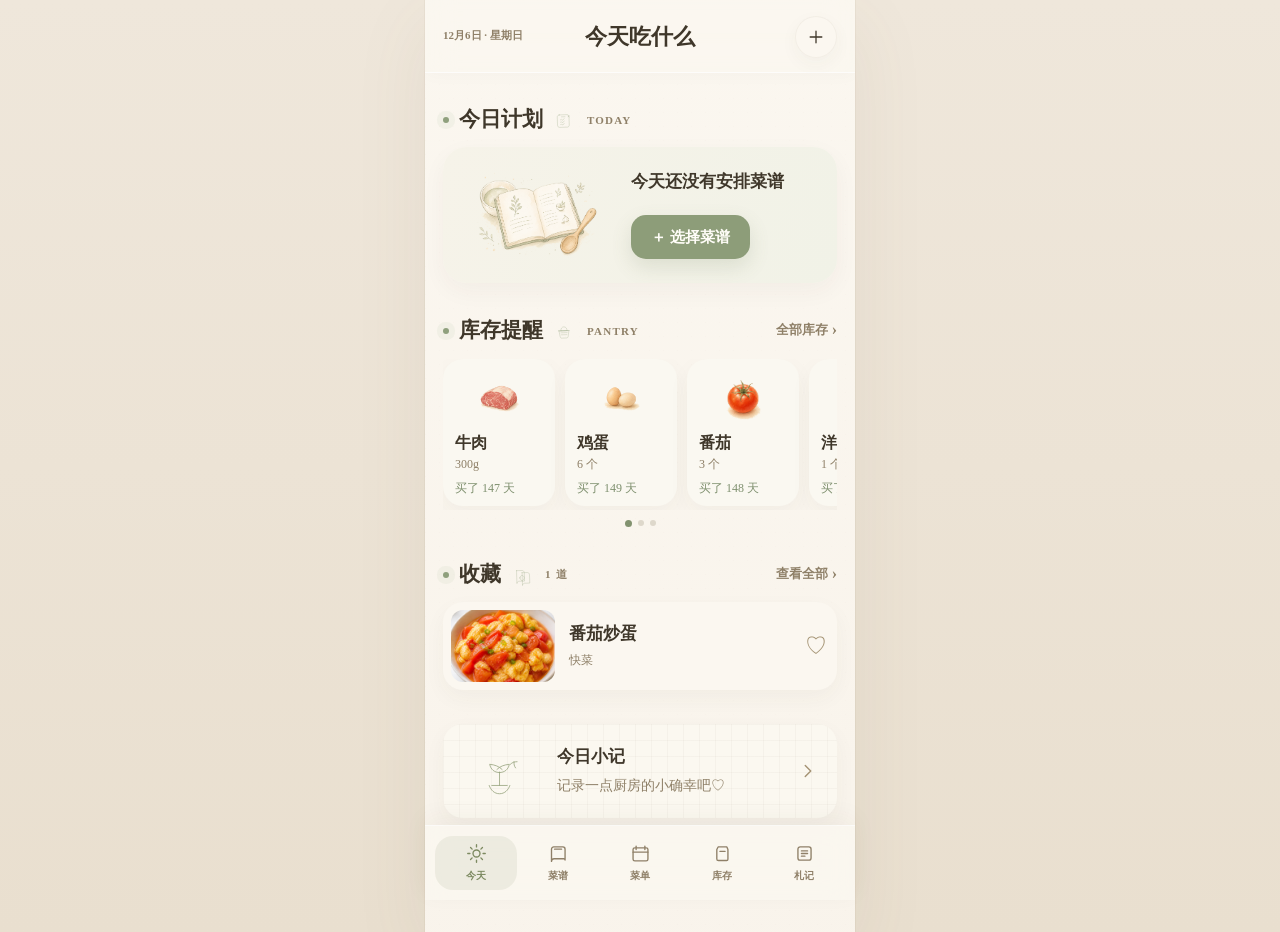
==== outputs/index.html @ d05ae338 "Add pantry ingredient illustrations" ====
<!doctype html>
<html lang="zh-CN">
  <head>
    <meta charset="utf-8" />
    <meta name="viewport" content="width=device-width, initial-scale=1, viewport-fit=cover" />
    <title>AI 家庭菜单</title>
    <meta name="theme-color" content="#f3ece1" />
    <meta name="apple-mobile-web-app-capable" content="yes" />
    <meta name="apple-mobile-web-app-status-bar-style" content="default" />
    <meta name="mobile-web-app-capable" content="yes" />
    <link rel="manifest" href="/manifest.webmanifest" />
    <link rel="icon" href="data:image/svg+xml,%3Csvg xmlns='http://www.w3.org/2000/svg' viewBox='0 0 64 64'%3E%3Ctext y='52' font-size='52'%3E%F0%9F%8D%B3%3C/text%3E%3C/svg%3E" />
    <link rel="apple-touch-icon" href="/pwa-icon.svg" />
    <link rel="stylesheet" href="./styles.css?v=20260727o" />
  </head>
  <body>
    <main class="app-shell">
      <header class="topbar">
        <div class="topbar-left">
          <p class="eyebrow" id="todayText">今天</p>
        </div>
        <div class="topbar-center">
          <h1 id="pageTitle">今天在厨房</h1>
        </div>
        <div class="topbar-right">
          <button class="icon-btn" id="addRecipeTop" aria-label="新增菜谱"></button>
        </div>
      </header>

      <section id="view" class="view"></section>

      <nav class="tabbar" aria-label="底部导航">
        <button class="tab active" data-tab="today" data-icon="sun"><small>今天</small></button>
        <button class="tab" data-tab="recipes" data-icon="book"><small>菜谱</small></button>
        <button class="tab" data-tab="plan" data-icon="calendar"><small>菜单</small></button>
        <button class="tab" data-tab="stock" data-icon="pantry"><small>库存</small></button>
        <button class="tab" data-tab="journal" data-icon="note"><small>札记</small></button>
      </nav>
    </main>

    <div class="sheet" id="sheet" aria-hidden="true">
      <div class="sheet-panel">
        <div class="sheet-handle"></div>
        <div id="sheetContent"></div>
      </div>
    </div>

    <script src="./app.js?v=20260727o"></script>
  </body>
</html>
---- outputs/styles.css ----
:root {
  color-scheme: light;
  --bg: #f3ece1;
  --paper: #fbf7f0;
  --paper-2: #f6efdf;
  --ink: #3f372a;
  --muted: #8f8068;
  --line: rgba(143, 128, 104, 0.16);
  --accent: #97a47f;
  --accent-2: #d5a178;
  --shadow: 0 8px 22px rgba(74, 60, 43, 0.045);
  --shadow-lift: 0 1px 1px rgba(255, 255, 255, 0.55), 0 10px 30px rgba(74, 60, 43, 0.05);
  --shadow-card: 0 8px 24px rgba(58, 50, 38, 0.045);
  font-family: "Klee One", "Yomogi", "Hannotate SC", "KaiTi", "STKaiti", cursive;
}

* {
  box-sizing: border-box;
}

html {
  background: radial-gradient(circle at top, #f8f3ea 0, #f3ece1 52%, #efe6d9 100%);
  overflow-x: hidden;
}

body {
  margin: 0;
  min-height: 100vh;
  background: radial-gradient(circle at top, #f8f3ea 0, #f3ece1 52%, #efe6d9 100%);
  color: var(--ink);
  letter-spacing: 0;
  font-family: inherit;
  text-rendering: optimizeLegibility;
  -webkit-font-smoothing: antialiased;
  overflow-x: hidden;
}

button,
input,
textarea,
select {
  font: inherit;
}

button {
  -webkit-tap-highlight-color: transparent;
}

svg {
  display: block;
  width: 1em;
  height: 1em;
  fill: none;
  stroke: currentColor;
  stroke-width: 1.55;
  stroke-linecap: round;
  stroke-linejoin: round;
}

.app-shell {
  width: 100%;
  min-height: 100vh;
  max-width: 430px;
  margin: 0 auto;
  background: linear-gradient(180deg, rgba(251, 247, 240, 0.98) 0%, rgba(249, 244, 236, 0.98) 100%);
  overflow: hidden;
  position: relative;
}

.app-shell::before {
  content: "";
  position: absolute;
  inset: 0;
  pointer-events: none;
  background-image:
    radial-gradient(rgba(108, 93, 70, 0.08) 0.6px, transparent 0.6px),
    radial-gradient(rgba(255, 255, 255, 0.22) 0.7px, transparent 0.7px),
    linear-gradient(135deg, rgba(108, 93, 70, 0.05) 0 1px, transparent 1px);
  background-size: 28px 28px, 34px 34px, 14px 14px;
  background-position: 0 0, 13px 9px, 0 0;
  opacity: 0.24;
  mix-blend-mode: multiply;
}

.app-shell > * {
  position: relative;
  z-index: 1;
}

.topbar {
  position: sticky;
  top: 0;
  z-index: 20;
  display: grid;
  grid-template-columns: 1fr auto 1fr;
  align-items: center;
  gap: 12px;
  padding: calc(16px + env(safe-area-inset-top)) 18px 14px;
  background: rgba(251, 247, 240, 0.82);
  backdrop-filter: blur(14px);
  box-shadow: 0 1px 0 rgba(255, 255, 255, 0.75), 0 1px 18px rgba(74, 60, 43, 0.03);
}

.topbar-left {
  justify-self: start;
}

.topbar-center {
  justify-self: center;
  text-align: center;
}

.topbar-right {
  justify-self: end;
  display: flex;
  align-items: center;
  justify-content: flex-end;
}

.eyebrow {
  margin: 0 0 4px;
  color: var(--muted);
  font-size: 11px;
  font-weight: 700;
  letter-spacing: 0;
}

h1,
h2,
h3,
.section-head h2,
.journal-title,
.journal-note h2,
.plan-label,
.tag,
.pill-btn,
.primary-btn,
.ghost-btn,
.icon-btn,
.icon-ghost-btn,
.tab small {
  font-family: inherit;
  letter-spacing: 0;
}

h1,
h2,
h3,
p {
  margin-top: 0;
}

h1 {
  margin-bottom: 0;
  font-size: 22px;
  line-height: 1.25;
  font-weight: 700;
  text-wrap: balance;
}

h2 {
  margin-bottom: 12px;
  font-size: 17px;
  line-height: 1.3;
  font-weight: 700;
  text-wrap: balance;
}

h3 {
  margin-bottom: 6px;
  font-size: 15px;
  line-height: 1.3;
  font-weight: 700;
  text-wrap: balance;
}

.view {
  min-height: calc(100vh - 76px);
  overflow-y: auto;
  overflow-x: hidden;
  padding: 16px 18px calc(110px + env(safe-area-inset-bottom));
  scroll-behavior: smooth;
}

.section {
  margin-top: 28px;
}

.section:first-child {
  margin-top: 18px;
}

.section-head {
  display: flex;
  align-items: baseline;
  justify-content: space-between;
  gap: 12px;
  margin-bottom: 14px;
}

.section-head h2 {
  margin-bottom: 0;
}

.section-title {
  display: inline-flex;
  align-items: center;
  gap: 8px;
  margin-bottom: 0;
}

.section-accent {
  display: inline-grid;
  place-items: center;
  width: 22px;
  height: 22px;
  color: #8ea17a;
  opacity: 0.9;
  transform: translateY(1px) rotate(-2deg);
  flex: none;
}

.section-accent svg {
  width: 100%;
  height: 100%;
}

.muted {
  color: var(--muted);
  font-size: 12px;
  line-height: 1.6;
}

.card {
  border-radius: 26px;
  background: linear-gradient(180deg, rgba(252, 249, 242, 0.98) 0%, rgba(249, 243, 234, 0.98) 100%);
  border: 0;
  box-shadow: var(--shadow-lift);
  transition: transform 180ms ease, box-shadow 180ms ease, background-color 180ms ease;
}

.paper-card {
  padding: 18px;
}

.journal-hero {
  display: grid;
  grid-template-columns: minmax(0, 1fr) 92px;
  gap: 14px;
  align-items: center;
  padding: 22px;
  min-height: 166px;
}

.journal-hero-copy,
.journal-note-copy {
  min-width: 0;
}

.doodle-panel {
  display: grid;
  place-items: center;
  gap: 6px;
  width: 92px;
  height: 92px;
  justify-self: end;
  padding: 12px;
  border-radius: 26px;
  background: rgba(154, 166, 125, 0.1);
  color: #7d8a61;
  box-shadow: inset 0 0 0 1px rgba(137, 122, 100, 0.05);
  transform: rotate(-3deg);
}

.doodle-panel svg {
  width: 56px;
  height: 56px;
}

.doodle-panel span {
  font-size: 11px;
  line-height: 1;
  font-weight: 700;
  color: var(--muted);
}

.doodle-panel svg path,
.doodle-panel svg circle,
.doodle-panel svg rect {
  fill: none;
  stroke: currentColor;
  stroke-width: 1.5;
  stroke-linecap: round;
  stroke-linejoin: round;
}

.journal-date {
  margin: 0 0 18px;
  color: var(--muted);
  font-size: 11px;
}

.journal-title {
  margin: 0 0 10px;
  font-size: 24px;
  line-height: 1.24;
  font-weight: 700;
}

.journal-lead {
  margin: 0;
  color: var(--ink);
  font-size: 14px;
  line-height: 1.85;
}

.journal-stack,
.paper-list,
.stock-list,
.plan-list,
.shopping-list,
.history-list {
  display: grid;
  gap: 12px;
}

.plan-card {
  display: grid;
  grid-template-columns: 104px minmax(0, 1fr);
  gap: 14px;
  overflow: hidden;
  cursor: pointer;
}

.plan-card-image,
.recent-card-image,
.detail-cover,
.recipe-thumb,
.image-preview,
.image-preview-image,
.recipe-thumb-image,
.detail-cover-image {
  overflow: hidden;
  background: var(--paper-2);
}

.plan-card-image {
  aspect-ratio: 1 / 1;
  border-radius: 22px;
  overflow: hidden;
}

.plan-card-media {
  display: block;
  width: 100%;
  height: 100%;
  object-fit: cover;
}

.plan-card-body {
  min-width: 0;
  padding: 5px 0;
}

.plan-label {
  margin: 0 0 6px;
  color: var(--muted);
  font-size: 11px;
  font-weight: 700;
}

.plan-card-body h3 {
  margin: 0 0 5px;
}

.plan-card-body .muted {
  font-size: 11px;
}

.journal-row {
  display: grid;
  grid-template-columns: 22px minmax(0, 1fr) auto;
  gap: 12px;
  align-items: center;
  padding: 15px 16px;
  cursor: pointer;
}

.journal-row-icon {
  color: var(--muted);
}

.journal-row-main strong,
.recent-card-main strong,
.list-main strong {
  display: block;
  margin-bottom: 4px;
  font-size: 15px;
  font-weight: 700;
}

.journal-row-main span,
.recent-card-main span,
.list-main span,
.recipe-meta {
  color: var(--muted);
  font-size: 12px;
  line-height: 1.6;
}

.journal-row-meta {
  color: var(--muted);
  font-size: 11px;
  white-space: nowrap;
}

.recent-card {
  display: grid;
  grid-template-columns: 88px minmax(0, 1fr);
  gap: 12px;
  align-items: center;
  padding: 14px;
  cursor: pointer;
}

.recent-card-image {
  aspect-ratio: 1 / 1;
  border-radius: 22px;
}

.recent-card-main {
  min-width: 0;
}

.recipe-grid {
  display: grid;
  gap: 14px;
}

.recipe-grid-home {
  grid-template-columns: repeat(2, minmax(0, 1fr));
  gap: 10px;
}

.recipe-grid-list {
  grid-template-columns: 1fr;
}

.recipe-card {
  overflow: hidden;
  cursor: pointer;
}

.recipe-card-list {
  display: grid;
  grid-template-columns: 108px minmax(0, 1fr);
  gap: 14px;
  align-items: center;
  padding: 14px;
}

.recipe-card-compact {
  display: grid;
  grid-template-columns: 1fr;
  gap: 0;
}

.recipe-card-compact .recipe-thumb {
  aspect-ratio: 4 / 3;
  border-radius: 18px;
}

.recipe-card-compact .recipe-body {
  padding: 8px 10px 9px;
}

.recipe-card-compact h3 {
  margin: 0;
  font-size: 16px;
  line-height: 1.35;
  text-align: center;
  white-space: nowrap;
  overflow: hidden;
  text-overflow: ellipsis;
}

.recipe-card-compact .tag-row,
.recipe-card-compact .recipe-meta {
  display: none;
}

.recipe-thumb {
  aspect-ratio: 4 / 3;
  border-radius: 22px;
}

.recipe-thumb-image,
.detail-cover-image,
.image-preview-image,
.favorite-image {
  display: block;
  width: 100%;
  height: 100%;
  object-fit: cover;
}

.recipe-body {
  min-width: 0;
}

.tag-row {
  display: flex;
  align-items: center;
  gap: 6px;
  flex-wrap: wrap;
}

.tag {
  display: inline-flex;
  align-items: center;
  min-height: 24px;
  padding: 0 8px;
  border-radius: 999px;
  background: rgba(154, 166, 125, 0.1);
  color: #7d8a61;
  font-size: 11px;
  font-weight: 700;
}

.tag.slow {
  background: rgba(209, 154, 114, 0.1);
  color: #a56f4e;
}

.tag.blue {
  background: rgba(160, 167, 173, 0.1);
  color: #6e757b;
}

.search {
  width: 100%;
  height: 46px;
  padding: 0 14px;
  border: 0;
  border-radius: 20px;
  background: rgba(251, 247, 240, 0.95);
  outline: 0;
  box-shadow: inset 0 0 0 1px rgba(143, 128, 104, 0.08), var(--shadow);
}

.search-section {
  margin-bottom: 18px;
}

.detail-top {
  padding-top: 6px;
}

.detail-head {
  display: flex;
  align-items: center;
  justify-content: space-between;
  gap: 10px;
  margin-bottom: 12px;
}

.icon-btn,
.icon-ghost-btn {
  display: inline-grid;
  place-items: center;
  width: 42px;
  height: 42px;
  border-radius: 50%;
  border: 0;
  background: rgba(251, 247, 240, 0.96);
  color: var(--ink);
  box-shadow: inset 0 0 0 1px rgba(143, 128, 104, 0.08), 0 6px 18px rgba(74, 60, 43, 0.045);
}

.icon-btn svg,
.icon-ghost-btn svg {
  width: 20px;
  height: 20px;
}

.detail-cover {
  aspect-ratio: 4 / 3;
  border-radius: 26px;
}

.detail-title {
  display: grid;
  gap: 8px;
  margin-top: 14px;
}

.detail-title h2 {
  margin: 0;
  font-size: 20px;
}

.plain-list {
  margin: 0;
  padding-left: 18px;
  line-height: 1.85;
}

.step-list {
  display: grid;
  gap: 12px;
  margin: 0;
  padding: 0;
  list-style: none;
}

.step-list li {
  display: grid;
  grid-template-columns: 28px 1fr;
  gap: 10px;
  align-items: start;
}

.step-list span {
  display: grid;
  place-items: center;
  width: 28px;
  height: 28px;
  border-radius: 50%;
  background: #efe7db;
  color: var(--ink);
  font-size: 12px;
  font-weight: 700;
}

.sticky-action {
  position: sticky;
  bottom: 0;
  z-index: 4;
  margin: 18px -16px -8px;
  padding: 12px 16px calc(12px + env(safe-area-inset-bottom));
  background: linear-gradient(180deg, rgba(243, 236, 225, 0.35) 0%, rgba(243, 236, 225, 0.96) 18%);
}

.sticky-action .primary-btn {
  width: 100%;
}

.form {
  display: grid;
  gap: 12px;
}

.field label {
  display: block;
  margin-bottom: 7px;
  color: var(--muted);
  font-size: 12px;
  font-weight: 700;
}

.field input,
.field textarea,
.field select {
  width: 100%;
  border: 0;
  border-radius: 20px;
  background: rgba(251, 247, 240, 0.96);
  padding: 12px;
  outline: 0;
  box-shadow: inset 0 0 0 1px rgba(143, 128, 104, 0.08), 0 4px 14px rgba(74, 60, 43, 0.03);
}

.field textarea {
  min-height: 96px;
  resize: vertical;
}

.image-upload-row {
  display: flex;
  align-items: center;
  gap: 12px;
  min-height: 46px;
}

.image-preview-compact {
  flex: 0 0 76px;
  width: 76px;
  height: 76px;
  border-radius: 16px;
  overflow: hidden;
  background: var(--paper-2);
}

.image-preview-compact img {
  border-radius: 16px;
}

.file-input-hidden {
  position: absolute;
  width: 1px !important;
  height: 1px;
  padding: 0 !important;
  margin: -1px;
  overflow: hidden;
  clip: rect(0 0 0 0);
  white-space: nowrap;
  border: 0;
}

.image-picker-button {
  display: inline-flex !important;
  align-items: center;
  justify-content: center;
  gap: 8px;
  min-height: 44px;
  margin: 0 !important;
  padding: 0 16px;
  border-radius: 16px;
  background: rgba(154, 166, 125, 0.14);
  color: #667257 !important;
  font-size: 14px !important;
  cursor: pointer;
  box-shadow: inset 0 0 0 1px rgba(154, 166, 125, 0.16);
}

.image-picker-button svg {
  width: 19px;
  height: 19px;
  fill: none;
  stroke: currentColor;
  stroke-width: 1.7;
  stroke-linecap: round;
  stroke-linejoin: round;
}

.cropper {
  display: grid;
  gap: 14px;
}

.crop-stage {
  position: relative;
  width: min(100%, 320px);
  aspect-ratio: 1 / 1;
  margin: 0 auto;
  overflow: hidden;
  border-radius: 26px;
  background: #e9dfcf;
  box-shadow: inset 0 0 0 1px rgba(137, 122, 100, 0.08), 0 8px 24px rgba(74, 60, 43, 0.05);
  touch-action: none;
  cursor: grab;
}

.crop-stage:active {
  cursor: grabbing;
}

.crop-stage img {
  position: absolute;
  left: 0;
  top: 0;
  max-width: none;
  max-height: none;
  user-select: none;
  -webkit-user-drag: none;
}

.crop-controls {
  display: grid;
  gap: 8px;
}

.crop-controls label {
  display: flex;
  justify-content: space-between;
  gap: 12px;
  color: var(--muted);
  font-size: 13px;
  font-weight: 700;
}

.crop-controls input[type="range"] {
  width: 100%;
  accent-color: var(--accent);
}

.media-placeholder {
  display: grid;
  place-items: center;
  gap: 6px;
  padding: 14px;
  text-align: center;
  color: var(--muted);
  background:
    linear-gradient(180deg, rgba(248, 242, 233, 0.9), rgba(244, 237, 224, 0.95)),
    radial-gradient(circle at top, rgba(154, 166, 125, 0.045), transparent 55%);
}

.media-placeholder span {
  display: grid;
  place-items: center;
  width: 28px;
  height: 28px;
}

.media-placeholder span svg {
  width: 100%;
  height: 100%;
}

.media-placeholder strong {
  display: block;
  font-size: 13px;
}

.media-placeholder small {
  display: block;
  font-size: 11px;
}

.segmented {
  display: grid;
  grid-template-columns: 1fr 1fr;
  gap: 8px;
}

.segmented button {
  min-height: 42px;
  border: 0;
  border-radius: 18px;
  background: rgba(251, 247, 240, 0.96);
  color: var(--ink);
  font-weight: 700;
  box-shadow: inset 0 0 0 1px rgba(143, 128, 104, 0.08), 0 4px 12px rgba(74, 60, 43, 0.03);
}

.segmented button.active {
  background: rgba(154, 166, 125, 0.14);
  box-shadow: inset 0 0 0 1px rgba(154, 166, 125, 0.18), 0 4px 12px rgba(74, 60, 43, 0.03);
}

.segmented button:focus {
  outline: 0;
}

.segmented button:focus-visible {
  box-shadow: inset 0 0 0 1px rgba(122, 139, 101, 0.38), 0 0 0 3px rgba(154, 166, 125, 0.12);
}

.tag-selector {
  grid-template-columns: repeat(3, minmax(0, 1fr));
}

.tag.baby {
  background: rgba(214, 173, 166, 0.15);
  color: #8c6963;
}

.button-row {
  display: flex;
  gap: 10px;
  flex-wrap: wrap;
}

.primary-btn,
.ghost-btn,
.pill-btn {
  min-height: 42px;
  padding: 0 16px;
  border-radius: 999px;
  border: 0;
  background: rgba(251, 247, 240, 0.96);
  color: var(--ink);
  font-weight: 700;
  box-shadow: inset 0 0 0 1px rgba(143, 128, 104, 0.08), 0 5px 14px rgba(74, 60, 43, 0.04);
}

.primary-btn {
  background: rgba(154, 166, 125, 0.14);
  box-shadow: inset 0 0 0 1px rgba(154, 166, 125, 0.16), 0 5px 14px rgba(74, 60, 43, 0.04);
}

.pill-btn {
  min-height: 34px;
  padding: 0 12px;
  background: rgba(137, 122, 100, 0.06);
}

.stock-list,
.recipe-grid,
.stats-grid {
  display: grid;
  gap: 12px;
}

.list-item {
  display: flex;
  align-items: center;
  justify-content: space-between;
  gap: 12px;
}

.stats-grid {
  grid-template-columns: repeat(2, minmax(0, 1fr));
}

.stat-card {
  min-height: 92px;
  padding: 18px;
}

.stat-card b {
  display: block;
  margin-bottom: 6px;
  font-size: 24px;
}

.journal-note {
  display: grid;
  grid-template-columns: minmax(0, 1fr) 84px;
  gap: 14px;
  align-items: start;
  padding: 22px;
}

.today-page .journal-title {
  font-size: 26px;
  font-weight: 700;
}

.today-page .journal-lead,
.today-page .journal-date,
.today-page .plan-label,
.today-page .muted {
  font-size: 13px;
}

.today-page .card,
.today-page .primary-btn,
.today-page .ghost-btn,
.today-page .pill-btn {
  box-shadow: 0 1px 1px rgba(255, 255, 255, 0.45), 0 8px 20px rgba(74, 60, 43, 0.04);
}

.journal-note .meter,
.meter {
  height: 8px;
  border-radius: 999px;
  background: rgba(137, 122, 100, 0.12);
  overflow: hidden;
  margin-top: 12px;
}

.meter span {
  display: block;
  width: 100%;
  height: 100%;
  background: rgba(154, 166, 125, 0.78);
}

.empty {
  padding: 20px;
  color: var(--muted);
}

.empty-illustrated {
  display: grid;
  grid-template-columns: 84px minmax(0, 1fr);
  gap: 14px;
  align-items: center;
  background:
    linear-gradient(180deg, rgba(252, 249, 242, 0.98), rgba(248, 242, 233, 0.98)),
    radial-gradient(circle at top right, rgba(154, 166, 125, 0.04), transparent 55%);
}

.empty-copy strong {
  display: block;
  margin-bottom: 5px;
  color: var(--ink);
  font-size: 14px;
  line-height: 1.4;
}

.empty-copy span {
  display: block;
  font-size: 12px;
  line-height: 1.55;
}


.home-page {
  padding-bottom: 4px;
}

.home-page .section {
  margin-top: 34px;
}

.home-page .section:first-child {
  margin-top: 18px;
}

.home-page .empty-illustrated {
  margin: 0;
}

.section-title-wrap {
  display: inline-flex;
  align-items: center;
  flex-wrap: wrap;
  gap: 8px 10px;
  min-width: 0;
  margin-bottom: 0;
}

.section-badge {
  width: 6px;
  height: 6px;
  border-radius: 50%;
  background: #8fa07d;
  box-shadow: 0 0 0 6px rgba(143, 160, 125, 0.08);
  flex: none;
}

.section-title-text {
  margin: 0;
  color: var(--ink);
  font-size: 21px;
  line-height: 1.3;
  font-weight: 700;
}

.section-meta {
  margin-left: 2px;
  color: var(--muted);
  font-size: 11px;
  font-weight: 700;
  letter-spacing: 1.2px;
  text-transform: uppercase;
}

.section-action {
  display: flex;
  align-items: center;
  flex: none;
}

.section-link {
  display: inline-flex;
  align-items: center;
  gap: 4px;
  padding: 0;
  border: 0;
  background: transparent;
  color: var(--muted);
  font-size: 13px;
  font-weight: 700;
}

.section-link span {
  font-size: 16px;
  line-height: 1;
}

.home-plan-card {
  display: grid;
  overflow: hidden;
  border-radius: 24px;
  background: linear-gradient(110deg, #f6f3e9 0%, #f1f2e7 100%);
  box-shadow: var(--shadow-card);
}

.home-plan-empty {
  grid-template-columns: 156px minmax(0, 1fr);
  gap: 16px;
  align-items: center;
  min-height: 136px;
  padding: 18px 18px 18px 16px;
}

.home-plan-art {
  display: grid;
  place-items: center;
  min-height: 100px;
}

.home-plan-art svg {
  width: 132px;
  height: 96px;
}
.home-plan-book-image {
  display: block;
  width: 100%;
  max-width: 132px;
  height: auto;
  object-fit: contain;
}

.home-plan-copy {
  min-width: 0;
  padding-right: 2px;
}

.home-plan-copy h3 {
  margin: 0 0 7px;
  font-size: 17px;
  line-height: 1.35;
  font-weight: 700;
}

.home-plan-copy p {
  margin: 0;
  color: var(--muted);
  font-size: 14px;
  line-height: 1.65;
}

.home-plan-cta {
  display: inline-flex;
  align-items: center;
  justify-content: center;
  min-height: 44px;
  margin-top: 14px;
  padding: 0 20px;
  border: 0;
  border-radius: 15px;
  background: #8d9d79;
  color: #fffdf8;
  font-size: 15px;
  font-weight: 700;
  box-shadow: 0 8px 20px rgba(102, 121, 79, 0.16);
}

.home-plan-actions {
  display: flex;
  flex-wrap: wrap;
  gap: 8px;
  margin-top: 12px;
}

.home-plan-ghost {
  display: inline-flex;
  align-items: center;
  justify-content: center;
  min-height: 38px;
  padding: 0 14px;
  border: 0;
  border-radius: 14px;
  background: rgba(143, 128, 104, 0.10);
  color: var(--muted);
  font-size: 13px;
  font-weight: 700;
}

.home-plan-filled {
  padding: 10px;
}

.home-plan-list {
  display: grid;
  gap: 10px;
}

.home-plan-item {
  display: grid;
  grid-template-columns: 104px minmax(0, 1fr) auto;
  align-items: center;
  gap: 14px;
  min-height: 88px;
  padding: 8px;
  border-radius: 18px;
  background: rgba(255, 255, 251, 0.62);
}

.home-plan-item-photo {
  width: 104px;
  height: 72px;
  overflow: hidden;
  border-radius: 12px;
  background: var(--paper-2);
}

.home-plan-item-photo img {
  width: 100%;
  height: 100%;
  object-fit: cover;
}

.home-plan-item-copy {
  min-width: 0;
}

.home-plan-item-copy strong {
  display: block;
  margin-bottom: 4px;
  color: var(--ink);
  font-size: 16px;
  line-height: 1.3;
  font-weight: 700;
}

.home-plan-item-copy span {
  display: block;
  color: var(--muted);
  font-size: 12px;
  line-height: 1.4;
}

.home-plan-item-arrow {
  display: inline-grid;
  place-items: center;
  color: #a59374;
  flex: none;
}

.home-plan-item-arrow svg {
  width: 18px;
  height: 18px;
}

.pantry-carousel {
  display: flex;
  gap: 10px;
  overflow-x: auto;
  padding-bottom: 4px;
  scroll-snap-type: x proximity;
  scrollbar-width: none;
  -ms-overflow-style: none;
}

.pantry-carousel::-webkit-scrollbar {
  display: none;
}

.home-pantry-card {
  flex: 0 0 112px;
  min-height: 142px;
  padding: 12px 12px 10px;
  border-radius: 20px;
  background: #faf8f1;
  box-shadow: var(--shadow);
  display: grid;
  grid-template-rows: 54px auto auto;
  gap: 8px;
  scroll-snap-align: start;
}

.home-pantry-art {
  display: grid;
  place-items: center;
  width: 54px;
  height: 54px;
  margin: 0 auto;
  color: #9aa67d;
}

.home-pantry-art svg,
.home-pantry-art img,
.stock-row-art img {
  display: block;
  width: 100%;
  height: 100%;
  object-fit: contain;
}

.home-pantry-copy {
  min-width: 0;
}

.home-pantry-copy strong {
  display: block;
  margin-bottom: 3px;
  color: var(--ink);
  font-size: 16px;
  line-height: 1.25;
  font-weight: 700;
}

.home-pantry-copy span {
  display: block;
  color: var(--muted);
  font-size: 12px;
  line-height: 1.35;
}

.home-pantry-age {
  color: #7f906f;
  font-size: 12px;
  line-height: 1.35;
}

.carousel-dots {
  display: flex;
  justify-content: center;
  gap: 6px;
  margin-top: 10px;
}

.carousel-dots span {
  width: 6px;
  height: 6px;
  border-radius: 999px;
  background: #ded8cb;
}

.carousel-dots span.active {
  width: 7px;
  height: 7px;
  background: #82926f;
}

.favorites-card {
  overflow: hidden;
  border-radius: 20px;
  background: var(--paper);
  box-shadow: var(--shadow);
}

.favorite-row {
  display: grid;
  grid-template-columns: 104px minmax(0, 1fr) auto;
  gap: 14px;
  align-items: center;
  min-height: 82px;
  padding: 8px;
  border-bottom: 1px solid rgba(143, 128, 104, 0.08);
}

.favorite-row:last-child {
  border-bottom: 0;
}

.favorite-photo {
  width: 104px;
  height: 72px;
  border-radius: 12px;
  overflow: hidden;
  background: var(--paper-2);
}

.favorite-copy {
  min-width: 0;
}

.favorite-copy h3 {
  margin: 0 0 7px;
  color: var(--ink);
  font-size: 17px;
  line-height: 1.3;
  font-weight: 700;
}

.favorite-copy p {
  margin: 0;
  color: var(--muted);
  font-size: 12px;
  line-height: 1.45;
}

.favorite-heart {
  display: inline-grid;
  place-items: center;
  width: 30px;
  height: 30px;
  border: 0;
  background: transparent;
  color: #a49373;
  font-size: 22px;
  line-height: 1;
}

.home-note {
  display: grid;
  grid-template-columns: 82px minmax(0, 1fr) auto;
  gap: 14px;
  align-items: center;
  min-height: 86px;
  padding: 16px 18px;
  border-radius: 20px;
  background-color: #fbf8f0;
  background-image:
    linear-gradient(rgba(140, 125, 100, 0.05) 1px, transparent 1px),
    linear-gradient(90deg, rgba(140, 125, 100, 0.05) 1px, transparent 1px);
  background-size: 16px 16px;
  box-shadow: var(--shadow);
}

.home-note-art {
  display: grid;
  place-items: center;
  width: 76px;
  height: 62px;
  color: #98a47f;
}

.home-note-art svg {
  width: 100%;
  height: 100%;
}

.home-note-copy {
  min-width: 0;
}

.home-note-copy h3 {
  margin: 0 0 7px;
  color: var(--ink);
  font-size: 17px;
  line-height: 1.3;
  font-weight: 700;
}

.home-note-copy p {
  margin: 0;
  color: var(--muted);
  font-size: 14px;
  line-height: 1.55;
}

.home-note-arrow {
  color: #a59374;
  font-size: 22px;
  line-height: 1;
}

.empty-illustrated {
  display: grid;
  grid-template-columns: 84px minmax(0, 1fr);
  gap: 14px;
  align-items: center;
  background:
    linear-gradient(180deg, rgba(252, 249, 242, 0.98), rgba(248, 242, 233, 0.98)),
    radial-gradient(circle at top right, rgba(154, 166, 125, 0.04), transparent 55%);
}

.checkbox-row {
  display: flex;
  align-items: center;
  justify-content: flex-start;
  gap: 12px;
}

.stock-row {
  cursor: pointer;
}

.checkbox-row input {
  width: 20px;
  height: 20px;
  accent-color: var(--accent);
}

.checkbox-row.done .list-main {
  text-decoration: line-through;
  color: var(--muted);
}

.tabbar {
  position: fixed;
  left: 50%;
  bottom: 0;
  z-index: 30;
  display: grid;
  grid-template-columns: repeat(5, 1fr);
  width: min(calc(100% - 24px), 430px);
  transform: translateX(-50%);
  padding: 10px 10px calc(10px + env(safe-area-inset-bottom));
  background: rgba(251, 247, 240, 0.84);
  backdrop-filter: blur(14px);
  box-shadow: 0 -1px 0 rgba(255, 255, 255, 0.7), 0 -8px 24px rgba(74, 60, 43, 0.05);
}

.tab {
  display: grid;
  place-items: center;
  gap: 4px;
  min-height: 54px;
  border: 0;
  border-radius: 18px;
  background: transparent;
  color: var(--muted);
  padding: 6px 0;
}

.tab svg {
  width: 21px;
  height: 21px;
}

.tab small {
  font-size: 10px;
  font-weight: 700;
}

.tab.active {
  background: rgba(154, 166, 125, 0.14);
  color: #7d8a61;
}

.sheet {
  position: fixed;
  inset: 0;
  z-index: 40;
  display: none;
  align-items: flex-end;
  background: rgba(60, 53, 40, 0.24);
}

.sheet.open {
  display: flex;
}

.sheet-panel {
  width: min(100%, 430px);
  max-height: 88vh;
  margin: 0 auto;
  overflow: auto;
  padding: 10px 16px calc(18px + env(safe-area-inset-bottom));
  border-radius: 26px 26px 0 0;
  background: var(--paper);
  box-shadow: 0 -12px 30px rgba(74, 60, 43, 0.06);
}

.sheet-handle {
  width: 44px;
  height: 4px;
  margin: 0 auto 12px;
  border-radius: 999px;
  background: rgba(137, 122, 100, 0.2);
}

.chip {
  border: 0;
}


.page-shell {
  display: grid;
  gap: 0;
}

.journal-page {
  padding-bottom: 4px;
}

.recipes-page .section,
.plan-page .section,
.stock-page .section {
  margin-top: 34px;
}

.recipes-page .section:first-child,
.plan-page .section:first-child,
.stock-page .section:first-child {
  margin-top: 18px;
}

.recipes-page .section:first-child {
  margin-top: 10px;
}

.recipes-page .section:first-child .section-head {
  margin-bottom: 9px;
}

.recipes-page .section + .section {
  margin-top: 20px;
}

.search-shell {
  display: grid;
  grid-template-columns: minmax(0, 1fr) auto;
  align-items: center;
  gap: 8px;
  padding: 8px;
  border-radius: 18px;
  background: var(--paper);
  box-shadow: var(--shadow-card);
}

.search-shell .search {
  height: 40px;
  border-radius: 15px;
  box-shadow: inset 0 0 0 1px rgba(143, 128, 104, 0.08), 0 4px 12px rgba(74, 60, 43, 0.03);
}

.recipe-filter-row {
  display: flex;
  gap: 8px;
  margin: 0;
}

.recipe-filter-chip {
  min-height: 40px;
  padding: 0 14px;
  border: 0;
  border-radius: 999px;
  background: rgba(137, 122, 100, 0.06);
  color: var(--muted);
  font: inherit;
  font-size: 13px;
  font-weight: 700;
  box-shadow: inset 0 0 0 1px rgba(143, 128, 104, 0.08);
}

.recipe-filter-chip.active {
  background: rgba(214, 173, 166, 0.16);
  color: #82645f;
  box-shadow: inset 0 0 0 1px rgba(180, 137, 131, 0.2);
}

.recipe-filter-chip:focus {
  outline: 0;
}

.recipe-filter-chip:focus-visible {
  box-shadow: inset 0 0 0 1px rgba(122, 139, 101, 0.34), 0 0 0 3px rgba(154, 166, 125, 0.12);
}

.recipes-page .recipe-card-compact .recipe-thumb {
  touch-action: pan-y;
  -webkit-touch-callout: none;
  -webkit-user-select: none;
  user-select: none;
}

.recipes-page .recipe-card-compact .recipe-thumb img {
  -webkit-user-drag: none;
  user-select: none;
}

.detail-menu-action {
  padding: 6px 0 2px;
}

.detail-menu-action .primary-btn {
  width: 100%;
  min-height: 48px;
}

.recipe-quick-action {
  display: grid;
  grid-template-columns: 76px minmax(0, 1fr);
  gap: 14px;
  align-items: center;
}

.recipe-quick-action-image {
  width: 76px;
  aspect-ratio: 1;
  overflow: hidden;
  border-radius: 18px;
  background: var(--paper-2);
}

.recipe-quick-action-image img {
  width: 100%;
  height: 100%;
  object-fit: cover;
}

.recipe-quick-action-copy {
  min-width: 0;
}

.recipe-quick-action-copy p {
  margin: 0 0 4px;
}

.recipe-quick-action-copy h2 {
  margin: 0;
  overflow: hidden;
  white-space: nowrap;
  text-overflow: ellipsis;
}

.recipe-quick-action > .primary-btn {
  grid-column: 1 / -1;
  width: 100%;
  min-height: 48px;
  margin-top: 6px;
}

.primary-btn.is-saving {
  display: inline-flex;
  align-items: center;
  justify-content: center;
  gap: 9px;
  opacity: 0.74;
  cursor: wait;
}

.save-spinner {
  width: 17px;
  height: 17px;
  border: 1.7px solid rgba(116, 129, 101, 0.25);
  border-top-color: #748165;
  border-radius: 50%;
  animation: recipe-save-spin 0.8s linear infinite;
}

.recipe-save-success {
  position: fixed;
  left: 50%;
  top: 46%;
  z-index: 80;
  display: flex;
  align-items: center;
  gap: 11px;
  width: max-content;
  max-width: calc(100% - 40px);
  padding: 15px 18px;
  border: 1px solid rgba(111, 98, 78, 0.09);
  border-radius: 20px;
  background: rgba(255, 253, 249, 0.97);
  color: var(--ink);
  box-shadow: 0 12px 34px rgba(58, 50, 38, 0.1);
  transform: translate(-50%, -50%);
  animation: recipe-save-notice 2.1s ease both;
}

.recipe-save-success-icon {
  display: grid;
  flex: 0 0 30px;
  place-items: center;
  width: 30px;
  height: 30px;
  border-radius: 50%;
  background: rgba(154, 166, 125, 0.16);
  color: #748165;
}

.recipe-save-success-icon svg {
  width: 18px;
  height: 18px;
  fill: none;
  stroke: currentColor;
  stroke-width: 1.7;
  stroke-linecap: round;
  stroke-linejoin: round;
}

.recipe-save-success strong {
  font-size: 15px;
  line-height: 1.45;
}

@keyframes recipe-save-spin {
  to {
    transform: rotate(360deg);
  }
}

@keyframes recipe-save-notice {
  0% {
    opacity: 0;
    transform: translate(-50%, calc(-50% + 8px)) scale(0.98);
  }

  14%,
  78% {
    opacity: 1;
    transform: translate(-50%, -50%) scale(1);
  }

  100% {
    opacity: 0;
    transform: translate(-50%, calc(-50% - 5px)) scale(0.99);
  }
}

.editorial-plan-list {
  display: grid;
  gap: 12px;
}

.editorial-day {
  padding: 16px;
  border-radius: 24px;
  background: linear-gradient(180deg, rgba(252, 249, 242, 0.98) 0%, rgba(249, 243, 234, 0.98) 100%);
  box-shadow: var(--shadow-card);
}

.plan-day-head {
  display: flex;
  align-items: baseline;
  justify-content: space-between;
  gap: 12px;
  margin-bottom: 14px;
}

.plan-day-head h3 {
  margin: 0;
  font-size: 18px;
  font-weight: 700;
}

.plan-day-body {
  display: grid;
  gap: 10px;
}

.meal-row {
  display: grid;
  gap: 6px;
}

.meal-row .muted {
  font-size: 12px;
  font-weight: 700;
}

.meal-row select {
  width: 100%;
  min-height: 44px;
  padding: 0 12px;
  border: 0;
  border-radius: 18px;
  background: rgba(251, 247, 240, 0.96);
  color: var(--ink);
  outline: 0;
  box-shadow: inset 0 0 0 1px rgba(143, 128, 104, 0.08), 0 4px 12px rgba(74, 60, 43, 0.03);
}

.editorial-stock-list {
  display: grid;
  gap: 12px;
}

.editorial-stock-row {
  display: grid;
  grid-template-columns: 58px minmax(0, 1fr);
  gap: 14px;
  align-items: center;
  min-height: 92px;
  padding: 14px;
  border-radius: 20px;
  background: var(--paper);
  box-shadow: var(--shadow-card);
  cursor: pointer;
}

.stock-row-art {
  display: grid;
  place-items: center;
  width: 54px;
  height: 54px;
  color: #9aa67d;
}

.stock-row-art svg,
.stock-row-art img {
  width: 100%;
  height: 100%;
  object-fit: contain;
}

.editorial-chip-row {
  gap: 8px;
}

.recipes-page .recipe-grid-home,
.stock-page .recipe-grid-home {
  gap: 12px;
}

.stock-page .empty-illustrated {
  margin-top: 2px;
}

@media (max-width: 390px) {
  .journal-hero,
  .journal-note,
  .empty-illustrated {
    grid-template-columns: 1fr;
  }

  .doodle-panel {
    justify-self: start;
  }
}

@media (min-width: 481px) {
  body {
    background: linear-gradient(180deg, #efe7db 0%, #e9dfcf 100%);
  }

  .app-shell {
    box-shadow: 0 0 0 1px rgba(116, 97, 72, 0.05), 0 24px 72px rgba(116, 97, 72, 0.08);
  }
}
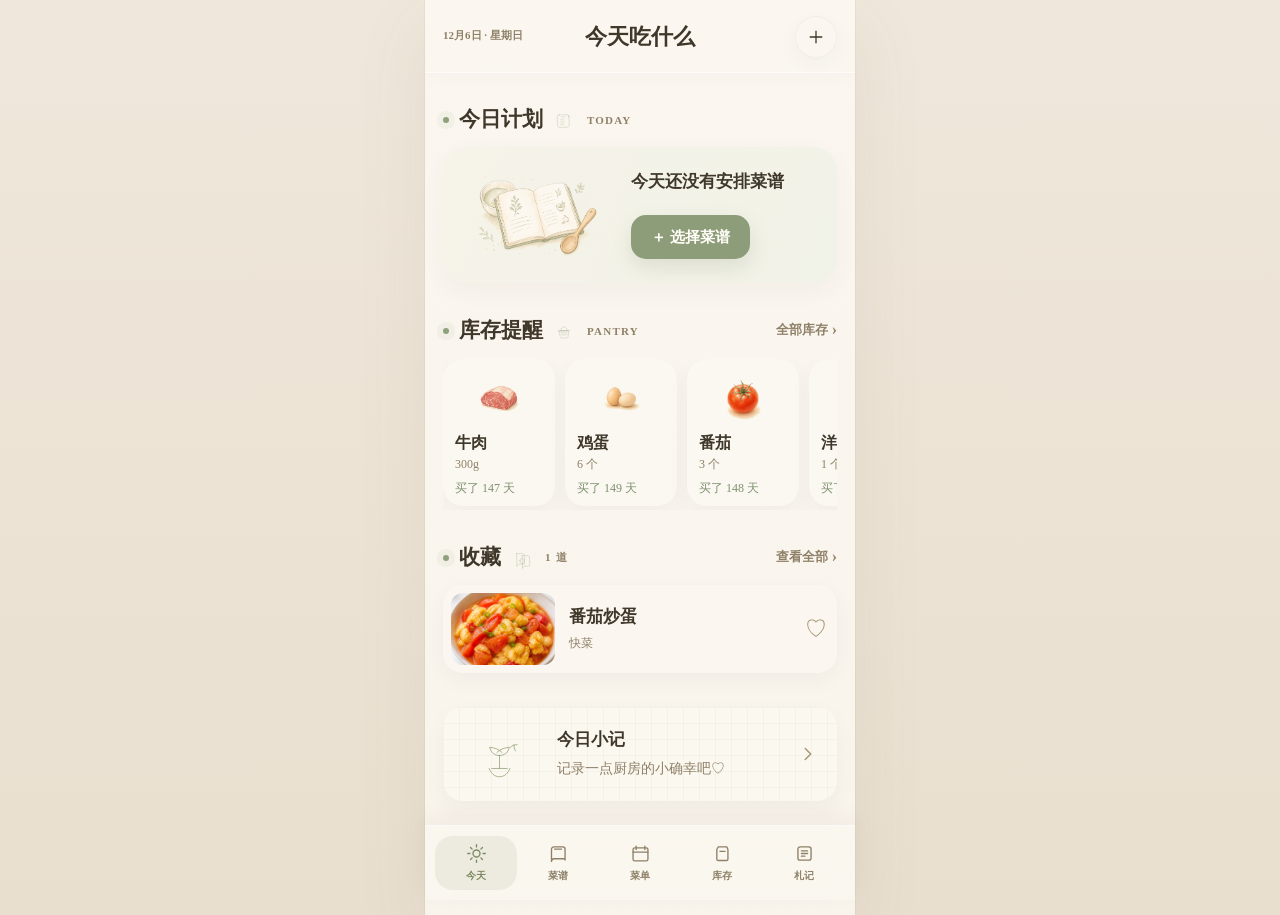
==== commit 918a7b49: "Show all pantry items on home" ====
--- a/outputs/index.html
+++ b/outputs/index.html
@@ -11,7 +11,7 @@
     <link rel="manifest" href="/manifest.webmanifest" />
     <link rel="icon" href="data:image/svg+xml,%3Csvg xmlns='http://www.w3.org/2000/svg' viewBox='0 0 64 64'%3E%3Ctext y='52' font-size='52'%3E%F0%9F%8D%B3%3C/text%3E%3C/svg%3E" />
     <link rel="apple-touch-icon" href="/pwa-icon.svg" />
-    <link rel="stylesheet" href="./styles.css?v=20260727o" />
+    <link rel="stylesheet" href="./styles.css?v=20260728p" />
   </head>
   <body>
     <main class="app-shell">
@@ -45,6 +45,6 @@
       </div>
     </div>
 
-    <script src="./app.js?v=20260727o"></script>
+    <script src="./app.js?v=20260728p"></script>
   </body>
 </html>
--- a/outputs/styles.css
+++ b/outputs/styles.css
@@ -1289,26 +1289,6 @@
   line-height: 1.35;
 }
 
-.carousel-dots {
-  display: flex;
-  justify-content: center;
-  gap: 6px;
-  margin-top: 10px;
-}
-
-.carousel-dots span {
-  width: 6px;
-  height: 6px;
-  border-radius: 999px;
-  background: #ded8cb;
-}
-
-.carousel-dots span.active {
-  width: 7px;
-  height: 7px;
-  background: #82926f;
-}
-
 .favorites-card {
   overflow: hidden;
   border-radius: 20px;
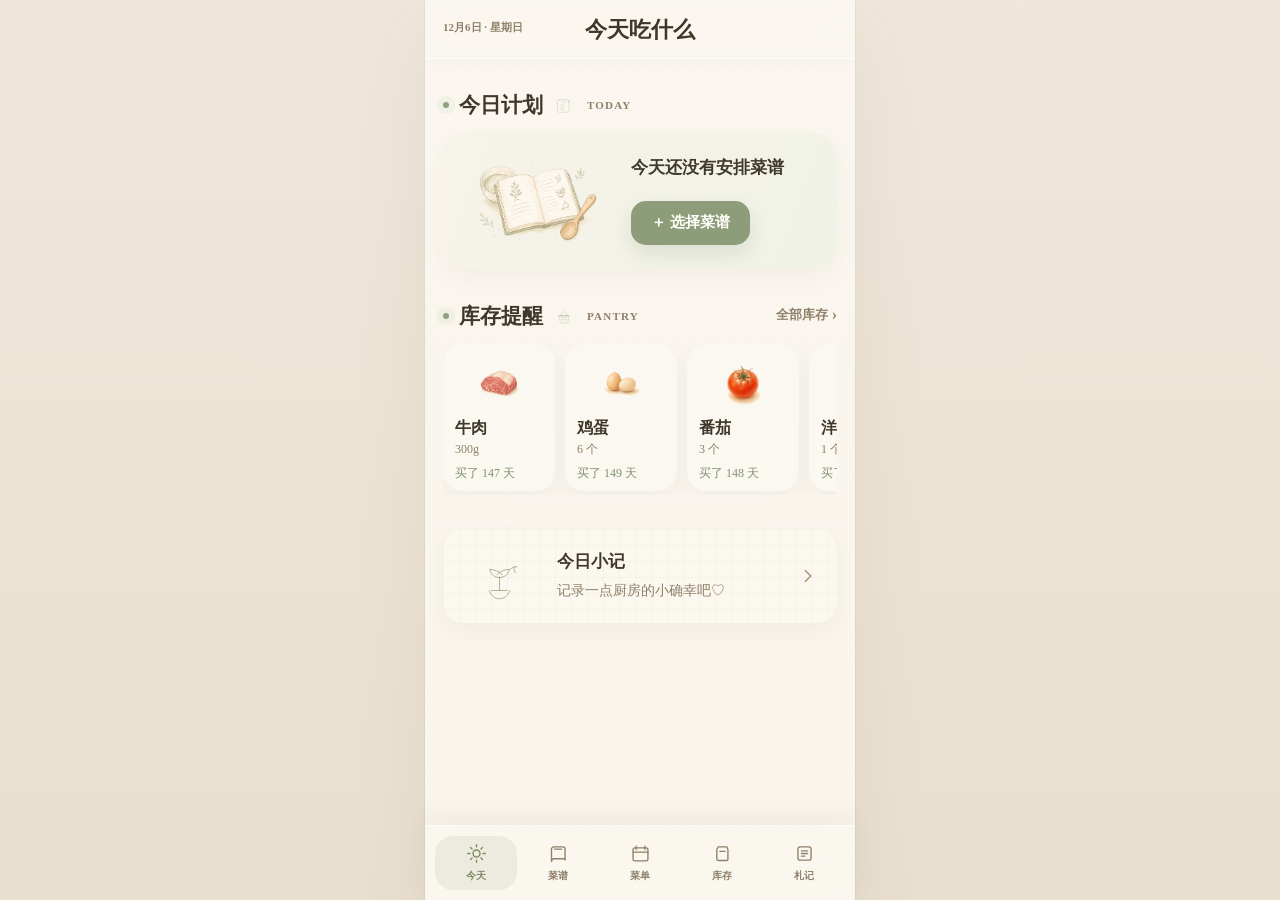
==== commit 9c42e68c: "Refine recipe and pantry workflows" ====
--- a/outputs/index.html
+++ b/outputs/index.html
@@ -11,7 +11,7 @@
     <link rel="manifest" href="/manifest.webmanifest" />
     <link rel="icon" href="data:image/svg+xml,%3Csvg xmlns='http://www.w3.org/2000/svg' viewBox='0 0 64 64'%3E%3Ctext y='52' font-size='52'%3E%F0%9F%8D%B3%3C/text%3E%3C/svg%3E" />
     <link rel="apple-touch-icon" href="/pwa-icon.svg" />
-    <link rel="stylesheet" href="./styles.css?v=20260728p" />
+    <link rel="stylesheet" href="./styles.css?v=20260728s" />
   </head>
   <body>
     <main class="app-shell">
@@ -23,7 +23,7 @@
           <h1 id="pageTitle">今天在厨房</h1>
         </div>
         <div class="topbar-right">
-          <button class="icon-btn" id="addRecipeTop" aria-label="新增菜谱"></button>
+          <button class="icon-btn" id="addRecipeTop" aria-label="新增菜谱" hidden></button>
         </div>
       </header>
 
@@ -45,6 +45,6 @@
       </div>
     </div>
 
-    <script src="./app.js?v=20260728p"></script>
+    <script src="./app.js?v=20260728s"></script>
   </body>
 </html>
--- a/outputs/styles.css
+++ b/outputs/styles.css
@@ -583,6 +583,10 @@
   height: 20px;
 }
 
+#addRecipeTop[hidden] {
+  display: none;
+}
+
 .detail-cover {
   aspect-ratio: 4 / 3;
   border-radius: 26px;
@@ -848,7 +852,17 @@
 }
 
 .tag-selector {
-  grid-template-columns: repeat(3, minmax(0, 1fr));
+  grid-template-columns: repeat(6, minmax(0, 1fr));
+  gap: 5px;
+}
+
+.tag-selector button {
+  min-width: 0;
+  min-height: 36px;
+  padding: 0 2px;
+  border-radius: 13px;
+  font-size: 12px;
+  white-space: nowrap;
 }
 
 .tag.baby {
@@ -884,6 +898,25 @@
   min-height: 34px;
   padding: 0 12px;
   background: rgba(137, 122, 100, 0.06);
+}
+
+.stock-head-actions {
+  display: flex;
+  align-items: center;
+  gap: 10px;
+}
+
+.stock-clear-btn {
+  padding: 6px 2px;
+  border: 0;
+  background: transparent;
+  color: #947b70;
+  font-size: 12px;
+  font-weight: 700;
+}
+
+.stock-clear-btn:disabled {
+  opacity: 0.42;
 }
 
 .stock-list,
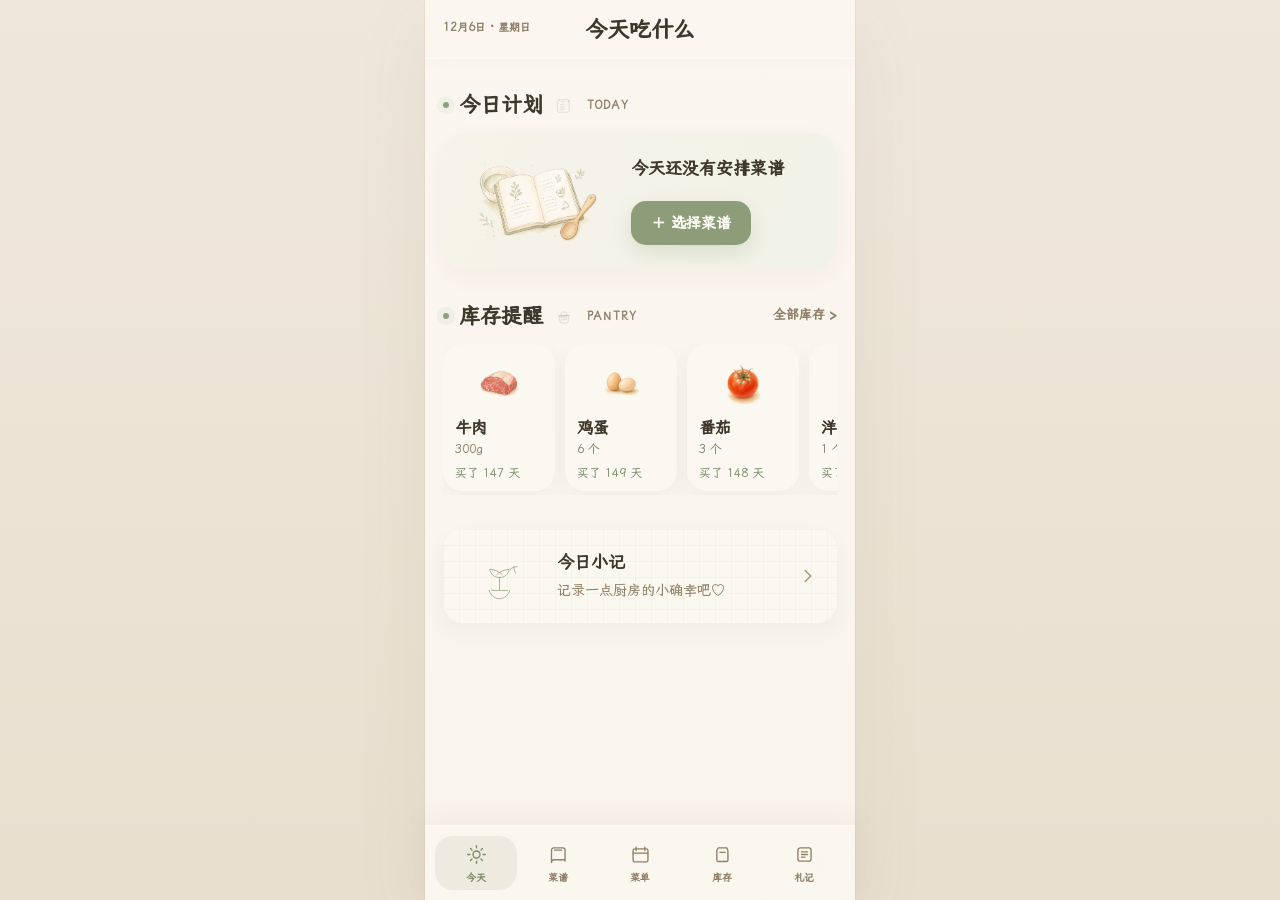
==== commit 8ff26a8b: "Add self-hosted journal font" ====
--- a/outputs/index.html
+++ b/outputs/index.html
@@ -9,9 +9,9 @@
     <meta name="apple-mobile-web-app-status-bar-style" content="default" />
     <meta name="mobile-web-app-capable" content="yes" />
     <link rel="manifest" href="/manifest.webmanifest" />
-    <link rel="icon" href="data:image/svg+xml,%3Csvg xmlns='http://www.w3.org/2000/svg' viewBox='0 0 64 64'%3E%3Ctext y='52' font-size='52'%3E%F0%9F%8D%B3%3C/text%3E%3C/svg%3E" />
-    <link rel="apple-touch-icon" href="/pwa-icon.svg" />
-    <link rel="stylesheet" href="./styles.css?v=20260728s" />
+    <link rel="icon" type="image/png" sizes="192x192" href="/app-icon-192.png" />
+    <link rel="apple-touch-icon" sizes="180x180" href="/apple-touch-icon.png" />
+    <link rel="stylesheet" href="./styles.css?v=20260728v" />
   </head>
   <body>
     <main class="app-shell">
@@ -45,6 +45,6 @@
       </div>
     </div>
 
-    <script src="./app.js?v=20260728s"></script>
+    <script src="./app.js?v=20260728v"></script>
   </body>
 </html>
--- a/outputs/styles.css
+++ b/outputs/styles.css
@@ -1,3 +1,5 @@
+@import url("./fonts/lxgw-wenkai-screen.css");
+
 :root {
   color-scheme: light;
   --bg: #f3ece1;
@@ -11,7 +13,8 @@
   --shadow: 0 8px 22px rgba(74, 60, 43, 0.045);
   --shadow-lift: 0 1px 1px rgba(255, 255, 255, 0.55), 0 10px 30px rgba(74, 60, 43, 0.05);
   --shadow-card: 0 8px 24px rgba(58, 50, 38, 0.045);
-  font-family: "Klee One", "Yomogi", "Hannotate SC", "KaiTi", "STKaiti", cursive;
+  --font-journal: "LXGW WenKai Screen R", "Kaiti SC", "STKaiti", "PingFang SC", sans-serif;
+  font-family: var(--font-journal);
 }
 
 * {
@@ -30,6 +33,7 @@
   color: var(--ink);
   letter-spacing: 0;
   font-family: inherit;
+  font-synthesis: weight;
   text-rendering: optimizeLegibility;
   -webkit-font-smoothing: antialiased;
   overflow-x: hidden;
@@ -587,6 +591,27 @@
   display: none;
 }
 
+#addRecipeTop:not([hidden]) {
+  position: relative;
+  width: 28px;
+  height: 28px;
+  background: #8d9b78;
+  color: #fffdf8;
+  box-shadow: inset 0 0 0 1px rgba(102, 117, 83, 0.18), 0 5px 14px rgba(91, 104, 73, 0.18);
+}
+
+#addRecipeTop:not([hidden]) svg {
+  width: 17px;
+  height: 17px;
+  stroke-width: 2;
+}
+
+#addRecipeTop:not([hidden])::after {
+  content: "";
+  position: absolute;
+  inset: -8px;
+}
+
 .detail-cover {
   aspect-ratio: 4 / 3;
   border-radius: 26px;
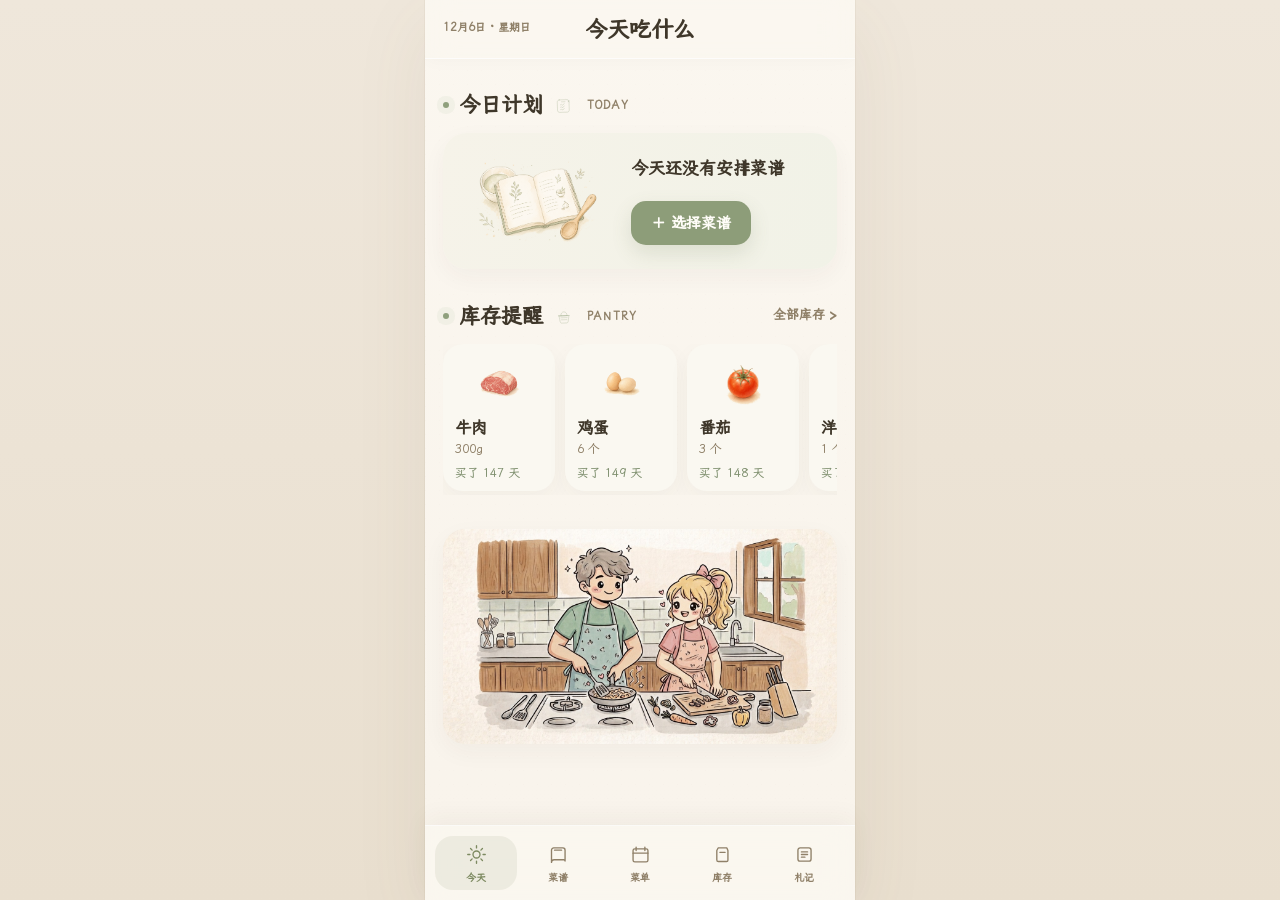
==== commit 0020d21f: "Improve menu filters and home content" ====
--- a/outputs/index.html
+++ b/outputs/index.html
@@ -11,7 +11,7 @@
     <link rel="manifest" href="/manifest.webmanifest" />
     <link rel="icon" type="image/png" sizes="192x192" href="/app-icon-192.png" />
     <link rel="apple-touch-icon" sizes="180x180" href="/apple-touch-icon.png" />
-    <link rel="stylesheet" href="./styles.css?v=20260728v" />
+    <link rel="stylesheet" href="./styles.css?v=20260729c" />
   </head>
   <body>
     <main class="app-shell">
@@ -45,6 +45,6 @@
       </div>
     </div>
 
-    <script src="./app.js?v=20260728v"></script>
+    <script src="./app.js?v=20260729c"></script>
   </body>
 </html>
--- a/outputs/styles.css
+++ b/outputs/styles.css
@@ -931,7 +931,8 @@
   gap: 10px;
 }
 
-.stock-clear-btn {
+.stock-clear-btn,
+.plan-reset-btn {
   padding: 6px 2px;
   border: 0;
   background: transparent;
@@ -940,7 +941,8 @@
   font-weight: 700;
 }
 
-.stock-clear-btn:disabled {
+.stock-clear-btn:disabled,
+.plan-reset-btn:disabled {
   opacity: 0.42;
 }
 
@@ -1407,58 +1409,17 @@
   line-height: 1;
 }
 
-.home-note {
-  display: grid;
-  grid-template-columns: 82px minmax(0, 1fr) auto;
-  gap: 14px;
-  align-items: center;
-  min-height: 86px;
-  padding: 16px 18px;
-  border-radius: 20px;
-  background-color: #fbf8f0;
-  background-image:
-    linear-gradient(rgba(140, 125, 100, 0.05) 1px, transparent 1px),
-    linear-gradient(90deg, rgba(140, 125, 100, 0.05) 1px, transparent 1px);
-  background-size: 16px 16px;
-  box-shadow: var(--shadow);
-}
-
-.home-note-art {
-  display: grid;
-  place-items: center;
-  width: 76px;
-  height: 62px;
-  color: #98a47f;
-}
-
-.home-note-art svg {
+.home-kitchen-illustration {
+  overflow: hidden;
+  border-radius: 22px;
+  background: #f5efe5;
+  box-shadow: var(--shadow-card);
+}
+
+.home-kitchen-illustration img {
+  display: block;
   width: 100%;
-  height: 100%;
-}
-
-.home-note-copy {
-  min-width: 0;
-}
-
-.home-note-copy h3 {
-  margin: 0 0 7px;
-  color: var(--ink);
-  font-size: 17px;
-  line-height: 1.3;
-  font-weight: 700;
-}
-
-.home-note-copy p {
-  margin: 0;
-  color: var(--muted);
-  font-size: 14px;
-  line-height: 1.55;
-}
-
-.home-note-arrow {
-  color: #a59374;
-  font-size: 22px;
-  line-height: 1;
+  height: auto;
 }
 
 .empty-illustrated {
@@ -1622,13 +1583,23 @@
   box-shadow: inset 0 0 0 1px rgba(143, 128, 104, 0.08), 0 4px 12px rgba(74, 60, 43, 0.03);
 }
 
-.recipe-filter-row {
+.recipe-filter-menu {
+  position: relative;
+}
+
+.recipe-filter-menu > summary {
+  list-style: none;
+}
+
+.recipe-filter-menu > summary::-webkit-details-marker {
+  display: none;
+}
+
+.recipe-filter-trigger {
   display: flex;
-  gap: 8px;
-  margin: 0;
-}
-
-.recipe-filter-chip {
+  align-items: center;
+  justify-content: center;
+  gap: 7px;
   min-height: 40px;
   padding: 0 14px;
   border: 0;
@@ -1639,20 +1610,81 @@
   font-size: 13px;
   font-weight: 700;
   box-shadow: inset 0 0 0 1px rgba(143, 128, 104, 0.08);
-}
-
-.recipe-filter-chip.active {
-  background: rgba(214, 173, 166, 0.16);
-  color: #82645f;
-  box-shadow: inset 0 0 0 1px rgba(180, 137, 131, 0.2);
-}
-
-.recipe-filter-chip:focus {
+  cursor: pointer;
+}
+
+.recipe-filter-trigger.active,
+.recipe-filter-menu[open] .recipe-filter-trigger {
+  background: var(--surface-green);
+  color: var(--sage-700);
+  box-shadow: inset 0 0 0 1px rgba(122, 139, 101, 0.18);
+}
+
+.recipe-filter-trigger:focus {
   outline: 0;
 }
 
-.recipe-filter-chip:focus-visible {
+.recipe-filter-trigger:focus-visible {
   box-shadow: inset 0 0 0 1px rgba(122, 139, 101, 0.34), 0 0 0 3px rgba(154, 166, 125, 0.12);
+}
+
+.recipe-filter-chevron {
+  width: 7px;
+  height: 7px;
+  border-right: 1.5px solid currentColor;
+  border-bottom: 1.5px solid currentColor;
+  transform: translateY(-2px) rotate(45deg);
+  transition: transform 180ms ease;
+}
+
+.recipe-filter-menu[open] .recipe-filter-chevron {
+  transform: translateY(2px) rotate(225deg);
+}
+
+.recipe-filter-popover {
+  position: absolute;
+  z-index: 20;
+  top: calc(100% + 8px);
+  right: 0;
+  width: 132px;
+  padding: 6px;
+  border: 1px solid rgba(111, 98, 78, 0.08);
+  border-radius: 16px;
+  background: rgba(255, 253, 249, 0.98);
+  box-shadow: 0 12px 30px rgba(58, 50, 38, 0.1);
+  backdrop-filter: blur(12px);
+}
+
+.recipe-filter-option {
+  display: flex;
+  width: 100%;
+  min-height: 38px;
+  align-items: center;
+  justify-content: space-between;
+  padding: 0 10px;
+  border: 0;
+  border-radius: 11px;
+  background: transparent;
+  color: var(--text-secondary);
+  font: inherit;
+  font-size: 14px;
+  text-align: left;
+}
+
+.recipe-filter-option.active {
+  background: var(--surface-green);
+  color: var(--sage-700);
+}
+
+.recipe-filter-check {
+  width: 6px;
+  height: 6px;
+  border-radius: 50%;
+  background: transparent;
+}
+
+.recipe-filter-option.active .recipe-filter-check {
+  background: var(--sage-600);
 }
 
 .recipes-page .recipe-card-compact .recipe-thumb {
